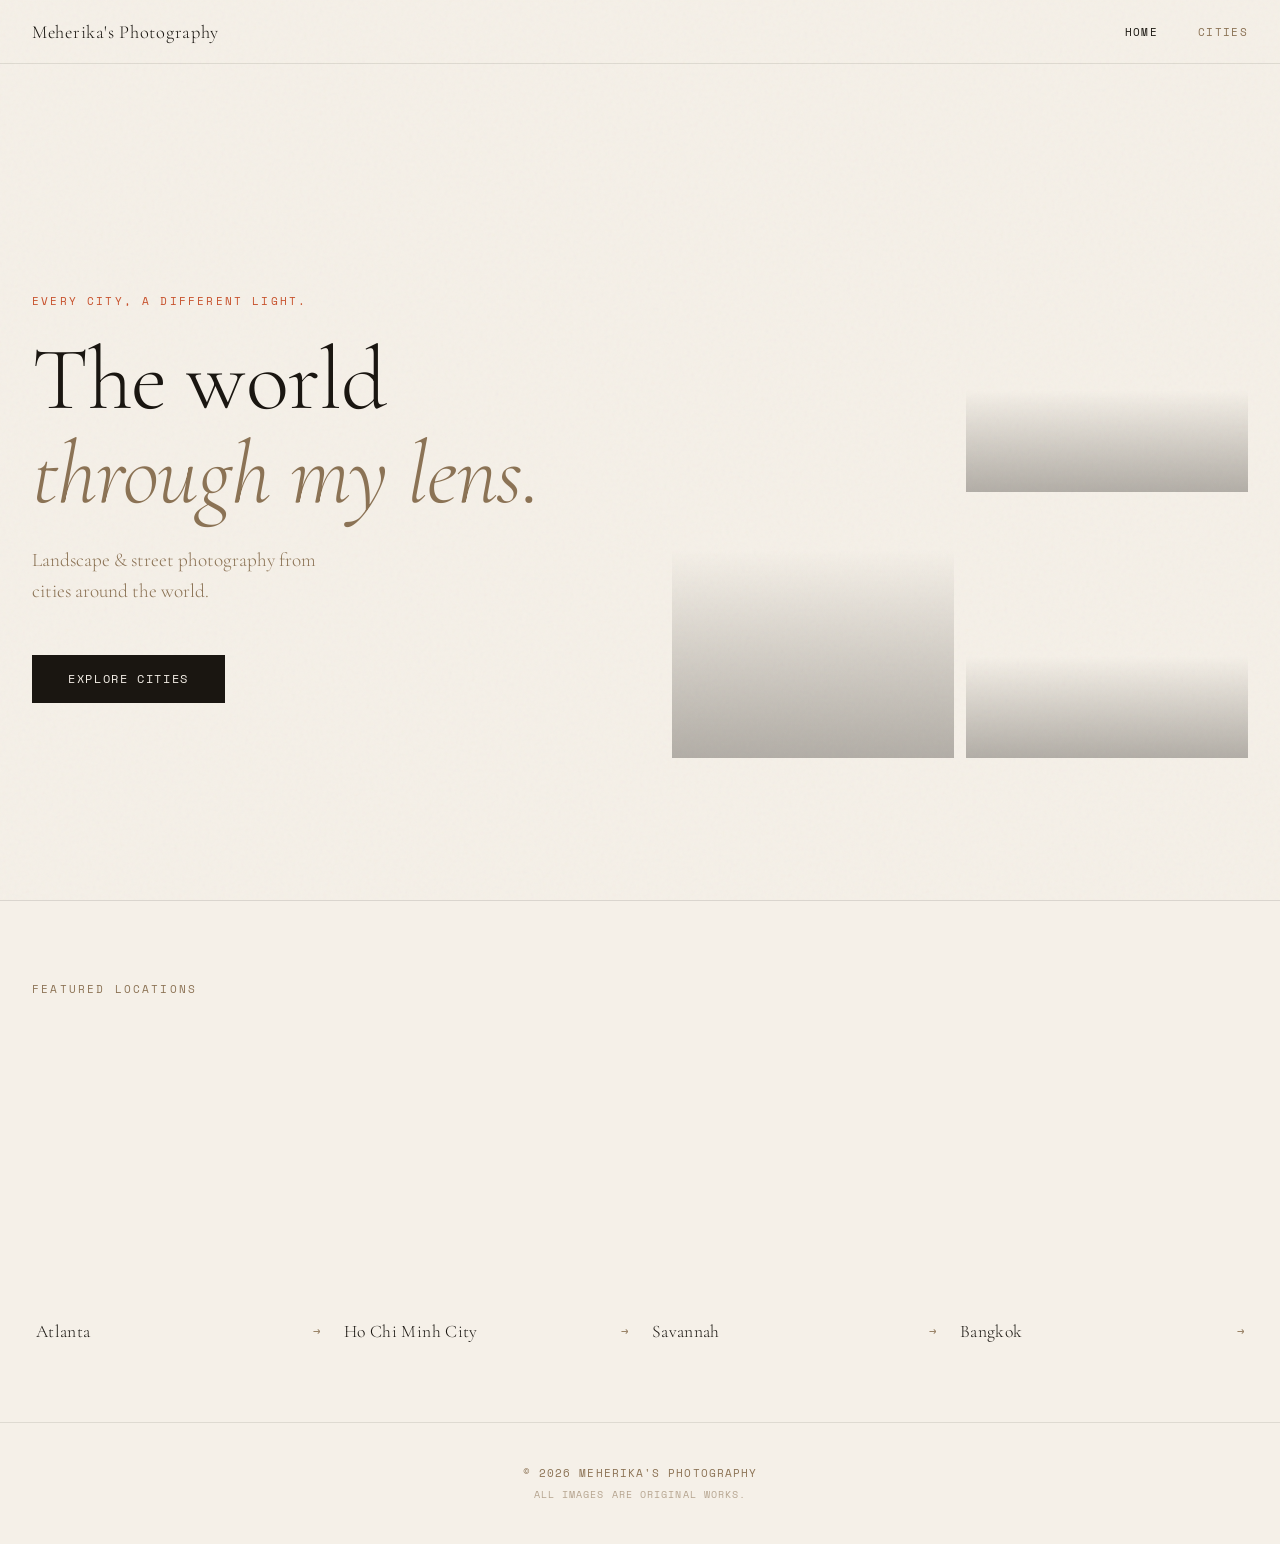
==== index.html @ b3e24105 "Add files via upload" ====
<!DOCTYPE html>
<html lang="en">
<head>
  <meta charset="UTF-8" />
  <meta name="viewport" content="width=device-width, initial-scale=1.0"/>
  <title>Meherika's Photography</title>
  <link rel="preconnect" href="https://fonts.googleapis.com">
  <link href="https://fonts.googleapis.com/css2?family=Cormorant+Garamond:ital,wght@0,300;0,400;1,300;1,400&family=Space+Mono:wght@400;700&display=swap" rel="stylesheet">
  <link rel="stylesheet" href="style.css">
</head>
<body>

  <header>
    <nav>
      <a href="index.html" class="logo">Meherika's Photography</a>
      <div class="nav-links">
        <a href="index.html" class="active">Home</a>
        <a href="cities.html">Cities</a>
      </div>
    </nav>
  </header>

  <main class="hero">
    <div class="hero-text">
      <p class="hero-eyebrow">Every city, a different light.</p>
      <h1>The world<br/><em>through my lens.</em></h1>
      <p class="hero-sub">Landscape & street photography from cities around the world.</p>
      <a href="cities.html" class="cta-btn">Explore Cities</a>
    </div>
    <div class="hero-film-strip">
      <div class="film-frame f1"></div>
      <div class="film-frame f2"></div>
      <div class="film-frame f3"></div>
    </div>
  </main>

  <section class="featured-strip">
    <p class="strip-label">Featured Locations</p>
    <div class="city-cards">
      <a href="city.html?city=atlanta" class="city-card">
        <div class="card-img" style="background-image: url('photos/atlanta/_DSC9294.jpg')"></div>
        <div class="card-info"><span>Atlanta</span><span class="arrow">→</span></div>
      </a>
      <a href="city.html?city=hcmc" class="city-card">
        <div class="card-img" style="background-image: url('photos/hcmc/_DSC7298.jpg')"></div>
        <div class="card-info"><span>Ho Chi Minh City</span><span class="arrow">→</span></div>
      </a>
      <a href="city.html?city=savannah" class="city-card">
        <div class="card-img" style="background-image: url('photos/savannah/_DSC9408.JPG')"></div>
        <div class="card-info"><span>Savannah</span><span class="arrow">→</span></div>
      </a>
      <!-- <a href="city.html?city=newyork" class="city-card">
        <div class="card-img" style="background-image: url('https://images.unsplash.com/photo-1496442226666-8d4d0e62e6e9?w=800&q=80')"></div>
        <div class="card-info"><span>New York</span><span class="arrow">→</span></div>
      </a> -->
      <a href="city.html?city=bangkok" class="city-card">
        <div class="card-img" style="background-image: url('photos/bangkok/_DSC8073.jpg')"></div>
        <div class="card-info"><span>Bangkok</span><span class="arrow">→</span></div>
      </a>

    </div>
  </section>

  <footer>
    <p>© 2026 Meherika's Photography</p>
    <p class="footer-sub">All images are original works.</p>
  </footer>

</body>
</html>
---- style.css ----
/* ============================================
   Meherika's Photography — Global Styles
   Aesthetic: Clean minimal + bold film grain vintage
   ============================================ */

@import url('https://fonts.googleapis.com/css2?family=Cormorant+Garamond:ital,wght@0,300;0,400;1,300;1,400&family=Space+Mono:wght@400;700&display=swap');

:root {
  --cream: #F5F0E8;
  --ink: #1A1611;
  --warm-mid: #8C7355;
  --accent: #C8502A;
  --accent-light: #E8D5C4;
  --grain-opacity: 0.04;
  --nav-h: 64px;
}

*, *::before, *::after { box-sizing: border-box; margin: 0; padding: 0; }

html { font-size: 16px; scroll-behavior: smooth; }

body {
  background-color: var(--cream);
  color: var(--ink);
  font-family: 'Cormorant Garamond', Georgia, serif;
  min-height: 100vh;
  position: relative;
  overflow-x: hidden;
}

/* Grain overlay */
body::after {
  content: "";
  position: fixed;
  inset: 0;
  pointer-events: none;
  z-index: 1000;
  background-image: url("data:image/svg+xml,%3Csvg viewBox='0 0 256 256' xmlns='http://www.w3.org/2000/svg'%3E%3Cfilter id='noise'%3E%3CfeTurbulence type='fractalNoise' baseFrequency='0.9' numOctaves='4' stitchTiles='stitch'/%3E%3C/filter%3E%3Crect width='100%25' height='100%25' filter='url(%23noise)' opacity='1'/%3E%3C/svg%3E");
  opacity: var(--grain-opacity);
  mix-blend-mode: multiply;
}

/* ---- NAV ---- */
header {
  position: sticky;
  top: 0;
  z-index: 100;
  background: rgba(245, 240, 232, 0.92);
  backdrop-filter: blur(8px);
  border-bottom: 1px solid rgba(26,22,17,0.1);
  height: var(--nav-h);
}

nav {
  max-width: 1280px;
  margin: 0 auto;
  padding: 0 2rem;
  height: 100%;
  display: flex;
  align-items: center;
  justify-content: space-between;
}

.logo {
  font-family: 'Cormorant Garamond', serif;
  font-weight: 300;
  font-size: 1.15rem;
  letter-spacing: 0.04em;
  color: var(--ink);
  text-decoration: none;
}

.nav-links {
  display: flex;
  gap: 2.5rem;
}

.nav-links a {
  font-family: 'Space Mono', monospace;
  font-size: 0.7rem;
  letter-spacing: 0.12em;
  text-transform: uppercase;
  color: var(--warm-mid);
  text-decoration: none;
  transition: color 0.2s;
}

.nav-links a:hover,
.nav-links a.active { color: var(--ink); }

/* ---- HERO ---- */
.hero {
  min-height: calc(100vh - var(--nav-h));
  max-width: 1280px;
  margin: 0 auto;
  padding: 6rem 2rem 4rem;
  display: grid;
  grid-template-columns: 1fr 1fr;
  gap: 4rem;
  align-items: center;
}

.hero-eyebrow {
  font-family: 'Space Mono', monospace;
  font-size: 0.68rem;
  letter-spacing: 0.2em;
  text-transform: uppercase;
  color: var(--accent);
  margin-bottom: 1.5rem;
}

.hero h1 {
  font-size: clamp(3.5rem, 7vw, 6.5rem);
  font-weight: 300;
  line-height: 1.05;
  letter-spacing: -0.01em;
  margin-bottom: 1.5rem;
}

.hero h1 em {
  font-style: italic;
  color: var(--warm-mid);
}

.hero-sub {
  font-size: 1.2rem;
  font-weight: 300;
  color: var(--warm-mid);
  max-width: 36ch;
  line-height: 1.6;
  margin-bottom: 3rem;
}

.cta-btn {
  display: inline-block;
  font-family: 'Space Mono', monospace;
  font-size: 0.72rem;
  letter-spacing: 0.14em;
  text-transform: uppercase;
  text-decoration: none;
  color: var(--cream);
  background: var(--ink);
  padding: 0.9rem 2.2rem;
  border: 1px solid var(--ink);
  transition: background 0.25s, color 0.25s;
}

.cta-btn:hover {
  background: var(--accent);
  border-color: var(--accent);
}

/* Hero film strip decoration */
.hero-film-strip {
  display: grid;
  grid-template-rows: 1fr 1fr;
  grid-template-columns: 1fr 1fr;
  gap: 0.75rem;
  height: 520px;
}

.film-frame {
  background-size: cover;
  background-position: center;
  position: relative;
  overflow: hidden;
}

.film-frame::before {
  content: "";
  position: absolute;
  inset: 0;
  background: linear-gradient(180deg, transparent 60%, rgba(26,22,17,0.3));
}

.f1 {
  grid-row: 1 / 3;
  background-image: url('photos/savannah/_DSC9437.JPG');
}

.f2 {
  background-image: url('photos/atlanta/_DSC9233.JPG');
}

.f3 {
  background-image: url('photos/atlanta/_DSC9298.jpg');
}

/* ---- FEATURED STRIP ---- */
.featured-strip {
  padding: 5rem 2rem;
  max-width: 1280px;
  margin: 0 auto;
  border-top: 1px solid rgba(26,22,17,0.12);
}

.strip-label {
  font-family: 'Space Mono', monospace;
  font-size: 0.68rem;
  letter-spacing: 0.2em;
  text-transform: uppercase;
  color: var(--warm-mid);
  margin-bottom: 2rem;
}

.city-cards {
  display: grid;
  grid-template-columns: repeat(4, 1fr);
  gap: 1rem;
}

.city-card {
  text-decoration: none;
  color: var(--ink);
  display: block;
  overflow: hidden;
}

.card-img {
  height: 280px;
  background-size: cover;
  background-position: center;
  transition: transform 0.5s ease, filter 0.4s ease;
}

.city-card:hover .card-img {
  transform: scale(1.04);
  filter: saturate(0.9) sepia(0.05);
}

.card-info {
  display: flex;
  justify-content: space-between;
  align-items: center;
  padding: 0.75rem 0.25rem 0;
  font-size: 1.1rem;
  font-weight: 300;
  letter-spacing: 0.02em;
}

.arrow {
  font-family: 'Space Mono', monospace;
  font-size: 0.75rem;
  color: var(--warm-mid);
  transition: transform 0.2s;
}

.city-card:hover .arrow { transform: translateX(4px); }

/* ---- CITIES PAGE ---- */
.cities-main {
  max-width: 1280px;
  margin: 0 auto;
  padding: 5rem 2rem;
}

.page-header {
  margin-bottom: 3.5rem;
}

.page-header h1 {
  font-size: clamp(2.8rem, 5vw, 5rem);
  font-weight: 300;
  letter-spacing: -0.01em;
  margin-bottom: 0.5rem;
}

.page-header p {
  font-size: 1.2rem;
  font-weight: 300;
  font-style: italic;
  color: var(--warm-mid);
}

.cities-grid {
  display: grid;
  grid-template-columns: repeat(3, 1fr);
  grid-auto-rows: 280px;
  gap: 1rem;
}

.city-tile {
  display: block;
  text-decoration: none;
  position: relative;
  overflow: hidden;
}

.city-tile.tall { grid-row: span 2; }
.city-tile.wide { grid-column: span 2; }

.tile-img {
  position: absolute;
  inset: 0;
  background-size: cover;
  background-position: center;
  transition: transform 0.55s ease, filter 0.4s ease;
}

.city-tile:hover .tile-img {
  transform: scale(1.05);
  filter: saturate(0.85) sepia(0.05);
}

.tile-overlay {
  position: absolute;
  inset: 0;
  background: linear-gradient(180deg, transparent 40%, rgba(26,22,17,0.65));
  display: flex;
  flex-direction: column;
  justify-content: flex-end;
  padding: 1.5rem;
  transition: background 0.3s;
}

.city-tile:hover .tile-overlay {
  background: linear-gradient(180deg, transparent 20%, rgba(26,22,17,0.7));
}

.tile-name {
  font-family: 'Cormorant Garamond', serif;
  font-size: 1.9rem;
  font-weight: 300;
  color: var(--cream);
  letter-spacing: 0.01em;
  line-height: 1;
}

.tile-count {
  font-family: 'Space Mono', monospace;
  font-size: 0.65rem;
  letter-spacing: 0.14em;
  text-transform: uppercase;
  color: rgba(245,240,232,0.65);
  margin-top: 0.3rem;
}

/* ---- CITY GALLERY PAGE ---- */
.city-main {
  max-width: 1280px;
  margin: 0 auto;
  padding: 4rem 2rem;
}

.city-hero-header {
  margin-bottom: 3.5rem;
}

.back-link {
  font-family: 'Space Mono', monospace;
  font-size: 0.68rem;
  letter-spacing: 0.1em;
  text-transform: uppercase;
  color: var(--warm-mid);
  text-decoration: none;
  display: inline-block;
  margin-bottom: 1.5rem;
  transition: color 0.2s;
}

.back-link:hover { color: var(--ink); }

.city-hero-header h1 {
  font-size: clamp(3rem, 6vw, 5.5rem);
  font-weight: 300;
  letter-spacing: -0.01em;
  line-height: 1;
  margin-bottom: 0.75rem;
}

.city-hero-header p {
  font-size: 1.15rem;
  font-style: italic;
  font-weight: 300;
  color: var(--warm-mid);
  max-width: 55ch;
}

/* ---- MASONRY GRID ---- */
.masonry-grid {
  columns: 3;
  column-gap: 0.9rem;
}

.masonry-item {
  break-inside: avoid;
  margin-bottom: 0.9rem;
  overflow: hidden;
  cursor: zoom-in;
  position: relative;
}

.masonry-item img {
  width: 100%;
  display: block;
  transition: transform 0.5s ease, filter 0.4s ease;
}

.masonry-item:hover img {
  transform: scale(1.03);
  filter: saturate(0.95) sepia(0);
}

/* ---- LIGHTBOX ---- */
.lightbox {
  display: none;
  position: fixed;
  inset: 0;
  background: rgba(20, 16, 10, 0.96);
  z-index: 500;
  align-items: center;
  justify-content: center;
  flex-direction: column;
  gap: 1rem;
}

.lightbox.open { display: flex; }

.lb-img-wrap {
  max-width: 90vw;
  max-height: 82vh;
  display: flex;
  align-items: center;
  justify-content: center;
}

.lightbox img {
  max-width: 100%;
  max-height: 82vh;
  object-fit: contain;
  display: block;
}

.lb-caption {
  font-family: 'Cormorant Garamond', serif;
  font-style: italic;
  font-size: 1rem;
  color: rgba(245,240,232,0.6);
  letter-spacing: 0.03em;
}

.lb-close {
  position: fixed;
  top: 1.5rem;
  right: 2rem;
  background: none;
  border: none;
  color: rgba(245,240,232,0.7);
  font-size: 1.4rem;
  cursor: pointer;
  font-family: 'Space Mono', monospace;
  transition: color 0.2s;
  z-index: 10;
}

.lb-close:hover { color: var(--cream); }

.lb-prev, .lb-next {
  position: fixed;
  top: 50%;
  transform: translateY(-50%);
  background: none;
  border: none;
  color: rgba(245,240,232,0.6);
  font-size: 3rem;
  cursor: pointer;
  padding: 1rem;
  transition: color 0.2s;
  z-index: 10;
  font-family: Georgia, serif;
  line-height: 1;
}

.lb-prev { left: 1rem; }
.lb-next { right: 1rem; }
.lb-prev:hover, .lb-next:hover { color: var(--cream); }

/* ---- FOOTER ---- */
footer {
  border-top: 1px solid rgba(26,22,17,0.1);
  padding: 2.5rem 2rem;
  text-align: center;
  font-family: 'Space Mono', monospace;
  font-size: 0.68rem;
  letter-spacing: 0.1em;
  color: var(--warm-mid);
  text-transform: uppercase;
  line-height: 2;
}

.footer-sub {
  font-size: 0.6rem;
  opacity: 0.6;
}

/* ---- RESPONSIVE ---- */
@media (max-width: 1024px) {
  .hero { grid-template-columns: 1fr; }
  .hero-film-strip { display: none; }
  .city-cards { grid-template-columns: repeat(2, 1fr); }
  .cities-grid { grid-template-columns: repeat(2, 1fr); }
  .masonry-grid { columns: 2; }
}

@media (max-width: 640px) {
  .city-cards { grid-template-columns: 1fr; }
  .cities-grid { grid-template-columns: 1fr; }
  .city-tile.tall, .city-tile.wide { grid-column: span 1; grid-row: span 1; }
  .masonry-grid { columns: 1; }
}
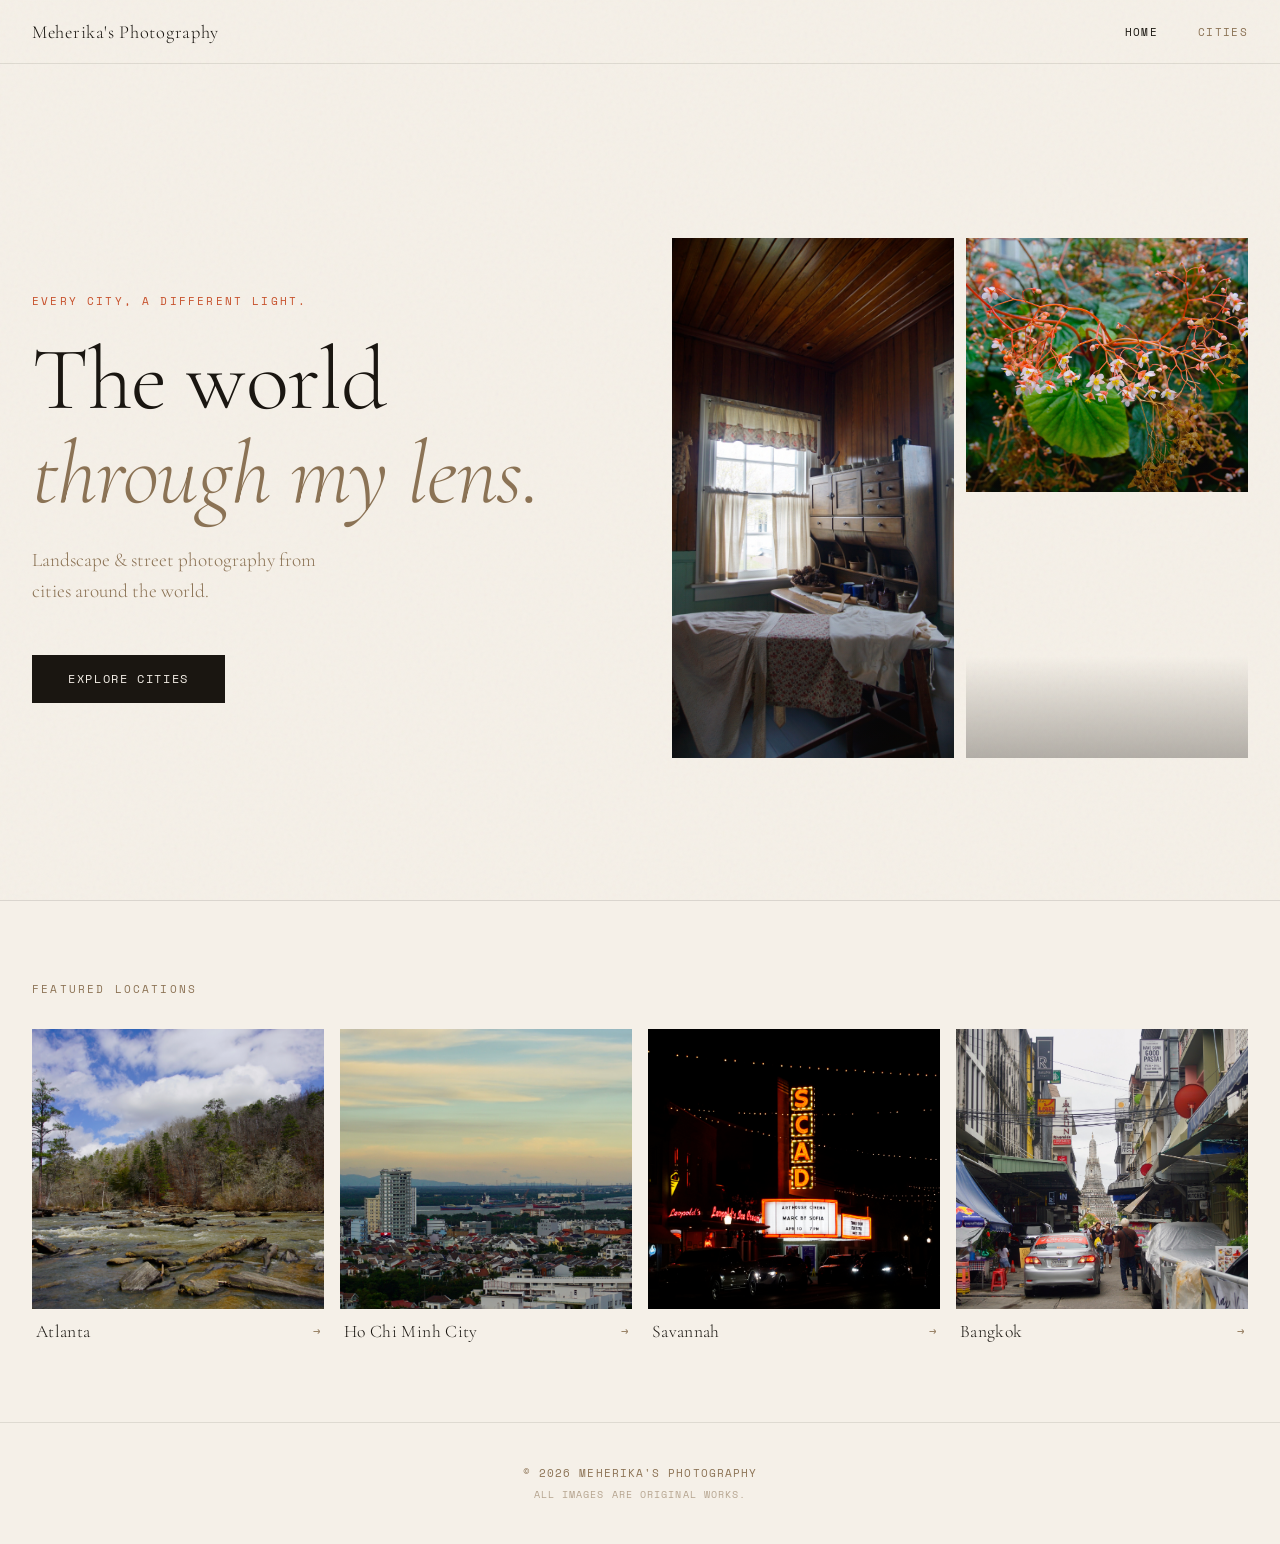
==== commit 6a76cf9f: "Added mobile flexibility" ====
--- a/index.html
+++ b/index.html
@@ -4,6 +4,7 @@
   <meta charset="UTF-8" />
   <meta name="viewport" content="width=device-width, initial-scale=1.0"/>
   <title>Meherika's Photography</title>
+  <script defer src="/_vercel/insights/script.js"></script>
   <link rel="preconnect" href="https://fonts.googleapis.com">
   <link href="https://fonts.googleapis.com/css2?family=Cormorant+Garamond:ital,wght@0,300;0,400;1,300;1,400&family=Space+Mono:wght@400;700&display=swap" rel="stylesheet">
   <link rel="stylesheet" href="style.css">
@@ -13,7 +14,10 @@
   <header>
     <nav>
       <a href="index.html" class="logo">Meherika's Photography</a>
-      <div class="nav-links">
+      <button class="nav-toggle" id="nav-toggle" aria-label="Menu">
+        <span></span><span></span><span></span>
+      </button>
+      <div class="nav-links" id="nav-links">
         <a href="index.html" class="active">Home</a>
         <a href="cities.html">Cities</a>
       </div>
@@ -57,7 +61,6 @@
         <div class="card-img" style="background-image: url('photos/bangkok/_DSC8073.jpg')"></div>
         <div class="card-info"><span>Bangkok</span><span class="arrow">→</span></div>
       </a>
-
     </div>
   </section>
 
@@ -66,5 +69,14 @@
     <p class="footer-sub">All images are original works.</p>
   </footer>
 
+  <script>
+    const toggle = document.getElementById('nav-toggle');
+    const navLinks = document.getElementById('nav-links');
+    toggle.addEventListener('click', () => {
+      toggle.classList.toggle('open');
+      navLinks.classList.toggle('open');
+    });
+  </script>
+
 </body>
-</html>
+</html>
--- a/style.css
+++ b/style.css
@@ -1,8 +1,3 @@
-/* ============================================
-   Meherika's Photography — Global Styles
-   Aesthetic: Clean minimal + bold film grain vintage
-   ============================================ */
-
 @import url('https://fonts.googleapis.com/css2?family=Cormorant+Garamond:ital,wght@0,300;0,400;1,300;1,400&family=Space+Mono:wght@400;700&display=swap');
 
 :root {
@@ -44,7 +39,7 @@
 header {
   position: sticky;
   top: 0;
-  z-index: 100;
+  z-index: 160;
   background: rgba(245, 240, 232, 0.92);
   backdrop-filter: blur(8px);
   border-bottom: 1px solid rgba(26,22,17,0.1);
@@ -493,18 +488,159 @@
   opacity: 0.6;
 }
 
+/* ---- HAMBURGER BUTTON (hidden on desktop) ---- */
+.nav-toggle {
+  display: none;
+  flex-direction: column;
+  justify-content: space-between;
+  width: 24px;
+  height: 16px;
+  background: none;
+  border: none;
+  cursor: pointer;
+  padding: 0;
+  z-index: 200;
+}
+
+.nav-toggle span {
+  display: block;
+  width: 100%;
+  height: 1.5px;
+  background: var(--ink);
+  transition: transform 0.3s, opacity 0.3s;
+  transform-origin: center;
+}
+
+.nav-toggle.open span:nth-child(1) { transform: translateY(7px) rotate(45deg); }
+.nav-toggle.open span:nth-child(2) { opacity: 0; }
+.nav-toggle.open span:nth-child(3) { transform: translateY(-7px) rotate(-45deg); }
+
 /* ---- RESPONSIVE ---- */
 @media (max-width: 1024px) {
-  .hero { grid-template-columns: 1fr; }
-  .hero-film-strip { display: none; }
   .city-cards { grid-template-columns: repeat(2, 1fr); }
   .cities-grid { grid-template-columns: repeat(2, 1fr); }
   .masonry-grid { columns: 2; }
 }
 
+@media (max-width: 768px) {
+  .hero { grid-template-columns: 1fr; }
+  .hero-film-strip { display: none; }
+}
+
 @media (max-width: 640px) {
-  .city-cards { grid-template-columns: 1fr; }
-  .cities-grid { grid-template-columns: 1fr; }
+  /* Nav */
+  .nav-toggle { display: flex; }
+
+  .nav-links {
+    display: none;
+    position: fixed;
+    inset: 0;
+    background: var(--cream);
+    flex-direction: row;        /* side by side instead of stacked */
+    flex-wrap: wrap;
+    align-items: center;
+    justify-content: center;
+    gap: 1.5rem 3rem;
+    z-index: 155;
+    padding-top: 0;
+  }
+
+  .nav-links.open { display: flex; }
+
+  .nav-links a {
+    font-size: 1rem;
+    letter-spacing: 0.18em;
+    width: calc(50% - 3rem);    /* two links per row */
+    text-align: center;
+  }
+
+  .nav-toggle {
+    z-index: 200;
+    position: relative;
+  }
+
+  /* Hero — full bleed photo background on mobile */
+  .hero {
+    display: block;
+    min-height: 92vh;
+    padding: 0;
+    background-image: url('photos/savannah/_DSC9437.JPG');
+    background-size: cover;
+    background-position: center;
+    position: relative;
+  }
+
+  .hero::before {
+    content: "";
+    position: absolute;
+    inset: 0;
+    background: linear-gradient(180deg, rgba(26,22,17,0.25) 0%, rgba(26,22,17,0.6) 100%);
+  }
+
+  .hero-text {
+    position: relative;
+    z-index: 1;
+    display: flex;
+    flex-direction: column;
+    align-items: center;
+    justify-content: flex-end;
+    min-height: 92vh;
+    padding: 3rem 2rem;
+    text-align: center;
+  }
+
+  .hero-eyebrow { color: rgba(245,240,232,0.75); }
+
+  .hero h1 {
+    font-size: 3.2rem;
+    color: var(--cream);
+  }
+
+  .hero h1 em { color: rgba(245,240,232,0.75); }
+
+  .hero-sub {
+    font-size: 1rem;
+    margin-bottom: 2rem;
+    color: rgba(245,240,232,0.7);
+  }
+
+  .cta-btn {
+    background: var(--cream);
+    color: var(--ink);
+    border-color: var(--cream);
+  }
+
+  .cta-btn:hover {
+    background: var(--accent);
+    border-color: var(--accent);
+    color: var(--cream);
+  }
+
+  /* Featured strip */
+  .featured-strip { padding: 3rem 1.5rem; }
+  .city-cards { grid-template-columns: 1fr 1fr; gap: 0.6rem; }
+  .card-img { height: 180px; }
+  .card-info { font-size: 0.95rem; }
+
+  /* Cities page */
+  .cities-main { padding: 3rem 1.5rem; }
+  .cities-grid { grid-template-columns: 1fr 1fr; gap: 0.6rem; grid-auto-rows: 180px; }
   .city-tile.tall, .city-tile.wide { grid-column: span 1; grid-row: span 1; }
-  .masonry-grid { columns: 1; }
+
+  /* City gallery */
+  .city-main { padding: 2.5rem 1.5rem; }
+  .city-hero-header { margin-bottom: 2rem; }
+  .city-hero-header h1 { font-size: 2.8rem; }
+  .masonry-grid { columns: 2; column-gap: 0.5rem; }
+  .masonry-item { margin-bottom: 0.5rem; }
+
+  /* Lightbox — bigger tap targets */
+  .lb-prev, .lb-next {
+    font-size: 2.2rem;
+    padding: 1.2rem 1rem;
+    background: rgba(20,16,10,0.3);
+  }
+  .lb-prev { left: 0; }
+  .lb-next { right: 0; }
+  .lb-close { top: 1rem; right: 1rem; font-size: 1.2rem; }
 }
